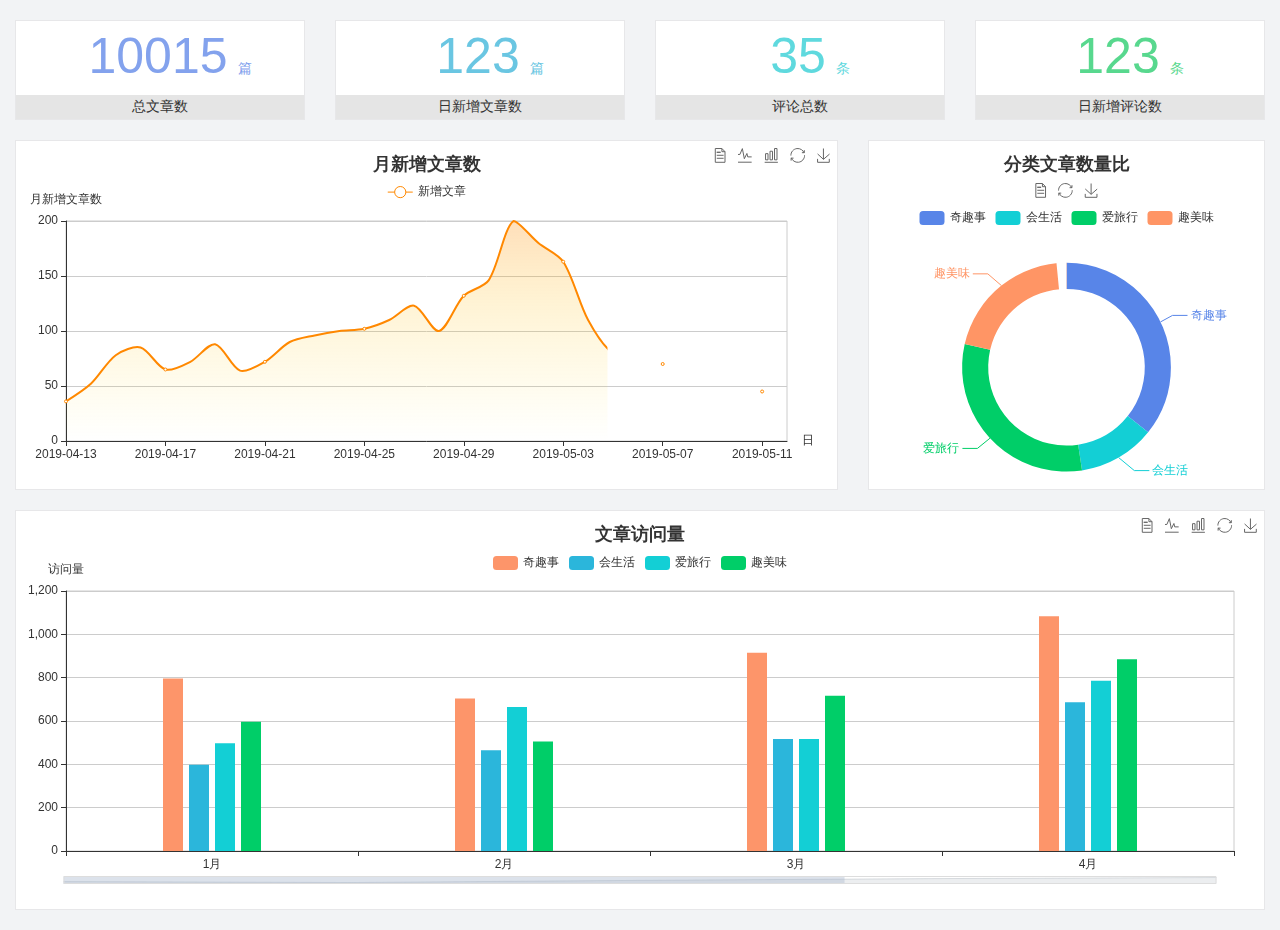
==== home/dashboard.html @ 06427a9b "大事件初始化" ====
<!DOCTYPE html>
<html lang="en">

<head>
  <meta charset="UTF-8">
  <meta name="viewport" content="width=device-width, initial-scale=1.0">
  <meta http-equiv="X-UA-Compatible" content="ie=edge">
  <title>图表统计</title>
  <link rel="stylesheet" href="../../assets/lib/bootstrap.css" />
  <link rel="stylesheet" href="../../assets/lib/main.css" />
  <script src="../../assets/lib/jquery.js"></script>
  <script type="text/javascript" src="../../assets/lib/echarts.min.js"></script>
</head>

<body>
  <div class="container-fluid">
    <div class="row spannel_list">
      <div class="col-sm-3 col-xs-6">
        <div class="spannel">
          <em>10015</em><span>篇</span>
          <b>总文章数</b>
        </div>
      </div>
      <div class="col-sm-3 col-xs-6">
        <div class="spannel scolor01">
          <em>123</em><span>篇</span>
          <b>日新增文章数</b>
        </div>
      </div>
      <div class="col-sm-3 col-xs-6">
        <div class="spannel scolor02">
          <em>35</em><span>条</span>
          <b>评论总数</b>
        </div>
      </div>
      <div class="col-sm-3 col-xs-6">
        <div class="spannel scolor03">
          <em>123</em><span>条</span>
          <b>日新增评论数</b>
        </div>
      </div>
    </div>
  </div>

  <div class="container-fluid">
    <div class="row curve-pie">
      <div class="col-lg-8 col-md-8">
        <div class="gragh_pannel" id="curve_show"></div>
      </div>
      <div class="col-lg-4 col-md-4">
        <div class="gragh_pannel" id="pie_show"></div>
      </div>
    </div>
  </div>

  <div class="container-fluid">
    <div class="column_pannel" id="column_show"></div>
  </div>

  <script>
    var oChart = echarts.init(document.getElementById('curve_show'));
    var aList_all = [
      { 'count': 36, 'date': '2019-04-13' },
      { 'count': 52, 'date': '2019-04-14' },
      { 'count': 78, 'date': '2019-04-15' },
      { 'count': 85, 'date': '2019-04-16' },
      { 'count': 65, 'date': '2019-04-17' },
      { 'count': 72, 'date': '2019-04-18' },
      { 'count': 88, 'date': '2019-04-19' },
      { 'count': 64, 'date': '2019-04-20' },
      { 'count': 72, 'date': '2019-04-21' },
      { 'count': 90, 'date': '2019-04-22' },
      { 'count': 96, 'date': '2019-04-23' },
      { 'count': 100, 'date': '2019-04-24' },
      { 'count': 102, 'date': '2019-04-25' },
      { 'count': 110, 'date': '2019-04-26' },
      { 'count': 123, 'date': '2019-04-27' },
      { 'count': 100, 'date': '2019-04-28' },
      { 'count': 132, 'date': '2019-04-29' },
      { 'count': 146, 'date': '2019-04-30' },
      { 'count': 200, 'date': '2019-05-01' },
      { 'count': 180, 'date': '2019-05-02' },
      { 'count': 163, 'date': '2019-05-03' },
      { 'count': 110, 'date': '2019-05-04' },
      { 'count': 80, 'date': '2019-05-05' },
      { 'count': 82, 'date': '2019-05-06' },
      { 'count': 70, 'date': '2019-05-07' },
      { 'count': 65, 'date': '2019-05-08' },
      { 'count': 54, 'date': '2019-05-09' },
      { 'count': 40, 'date': '2019-05-10' },
      { 'count': 45, 'date': '2019-05-11' },
      { 'count': 38, 'date': '2019-05-12' },
    ];

    let aCount = [];
    let aDate = [];

    for (var i = 0; i < aList_all.length; i++) {
      aCount.push(aList_all[i].count);
      aDate.push(aList_all[i].date);
    }

    var chartopt = {
      title: {
        text: '月新增文章数',
        left: 'center',
        top: '10'
      },
      tooltip: {
        trigger: 'axis'
      },
      legend: {
        data: ['新增文章'],
        top: '40'
      },
      toolbox: {
        show: true,
        feature: {
          mark: { show: true },
          dataView: { show: true, readOnly: false },
          magicType: { show: true, type: ['line', 'bar'] },
          restore: { show: true },
          saveAsImage: { show: true }
        }
      },
      calculable: true,
      xAxis: [
        {
          name: '日',
          type: 'category',
          boundaryGap: false,
          data: aDate
        }
      ],
      yAxis: [
        {
          name: '月新增文章数',
          type: 'value'
        }
      ],
      series: [
        {
          name: '新增文章',
          type: 'line',
          smooth: true,
          itemStyle: { normal: { areaStyle: { type: 'default' }, color: '#f80' }, lineStyle: { color: '#f80' } },
          data: aCount
        }],
      areaStyle: {
        normal: {
          color: new echarts.graphic.LinearGradient(0, 0, 0, 1, [{
            offset: 0,
            color: 'rgba(255,136,0,0.39)'
          }, {
            offset: .34,
            color: 'rgba(255,180,0,0.25)'
          }, {
            offset: 1,
            color: 'rgba(255,222,0,0.00)'
          }])

        }
      },
      grid: {
        show: true,
        x: 50,
        x2: 50,
        y: 80,
        height: 220
      }
    };

    oChart.setOption(chartopt);


    var oPie = echarts.init(document.getElementById('pie_show'));
    var oPieopt =
    {
      title: {
        top: 10,
        text: '分类文章数量比',
        x: 'center'
      },
      tooltip: {
        trigger: 'item',
        formatter: "{a} <br/>{b} : {c} ({d}%)"
      },
      color: ['#5885e8', '#13cfd5', '#00ce68', '#ff9565'],
      legend: {
        x: 'center',
        top: 65,
        data: ['奇趣事', '会生活', '爱旅行', '趣美味']
      },
      toolbox: {
        show: true,
        x: 'center',
        top: 35,
        feature: {
          mark: { show: true },
          dataView: { show: true, readOnly: false },
          magicType: {
            show: true,
            type: ['pie', 'funnel'],
            option: {
              funnel: {
                x: '25%',
                width: '50%',
                funnelAlign: 'left',
                max: 1548
              }
            }
          },
          restore: { show: true },
          saveAsImage: { show: true }
        }
      },
      calculable: true,
      series: [
        {
          name: '访问来源',
          type: 'pie',
          radius: ['45%', '60%'],
          center: ['50%', '65%'],
          data: [
            { value: 300, name: '奇趣事' },
            { value: 100, name: '会生活' },
            { value: 260, name: '爱旅行' },
            { value: 180, name: '趣美味' }
          ]
        }
      ]
    };
    oPie.setOption(oPieopt);



    var oColumn = this.echarts.init(document.getElementById('column_show'));
    var oColumnopt =
    {
      title: {
        text: '文章访问量',
        left: 'center',
        top: '10'
      },
      tooltip: {
        trigger: 'axis'
      },
      legend: {
        data: ['奇趣事', '会生活', '爱旅行', '趣美味'],
        top: '40'
      },
      toolbox: {
        show: true,
        feature: {
          mark: { show: true },
          dataView: { show: true, readOnly: false },
          magicType: { show: true, type: ['line', 'bar'] },
          restore: { show: true },
          saveAsImage: { show: true }
        }
      },
      calculable: true,
      xAxis: [
        {
          type: 'category',
          data: ['1月', '2月', '3月', '4月', '5月']
        }
      ],
      yAxis: [
        {
          name: '访问量',
          type: 'value'
        }
      ],
      series: [
        {
          name: '奇趣事',
          type: 'bar',
          barWidth: 20,
          itemStyle: {
            normal: { areaStyle: { type: 'default' }, color: '#fd956a' }
          },
          data: [800, 708, 920, 1090, 1200]
        },
        {
          name: '会生活',
          type: 'bar',
          barWidth: 20,
          itemStyle: {
            normal: { areaStyle: { type: 'default' }, color: '#2bb6db' }
          },
          data: [400, 468, 520, 690, 800]
        },
        {
          name: '爱旅行',
          type: 'bar',
          barWidth: 20,
          itemStyle: {
            normal: { areaStyle: { type: 'default' }, color: '#13cfd5' }
          },
          data: [500, 668, 520, 790, 900]
        },
        {
          name: '趣美味',
          type: 'bar',
          barWidth: 20,
          itemStyle: {
            normal: { areaStyle: { type: 'default' }, color: '#00ce68' }
          },
          data: [600, 508, 720, 890, 1000]
        }
      ],
      grid: {
        show: true,
        x: 50,
        x2: 30,
        y: 80,
        height: 260
      },
      dataZoom: [//给x轴设置滚动条
        {
          start: 0,//默认为0
          end: 100 - 1000 / 31,//默认为100
          type: 'slider',
          show: true,
          xAxisIndex: [0],
          handleSize: 0,//滑动条的 左右2个滑动条的大小
          height: 8,//组件高度
          left: 45, //左边的距离
          right: 50,//右边的距离
          bottom: 26,//右边的距离
          handleColor: '#ddd',//h滑动图标的颜色
          handleStyle: {
            borderColor: "#cacaca",
            borderWidth: "1",
            shadowBlur: 2,
            background: "#ddd",
            shadowColor: "#ddd",
          }
        }]
    };
    oColumn.setOption(oColumnopt);
  </script>
</body>

</html>
---- assets/lib/main.css ----
body{
    font-family:'MicroSoft YaHei';
    background-color: #f2f3f5;
}
.main_wrap{
    position:fixed;
    width:100%;
    height:100%;
    left:0px;
    top:0px;
    background:url('../images/login_bg.jpg'); 
    background-size:100% 100%; 
  }
.header{
    width:1200px;
    overflow: hidden;
    margin:20px auto 0;
}
.heade .logo{
    float: left;
}
.header .copyright{
    float:right;
    font-size:12px;
    color:#fff;
    text-align:right;
    line-height:20px;
    margin-top:10px;
}
.login_form_con{
    position:absolute;
    left:50%;
    top:50%;
    margin-left:-200px;
    margin-top:-155px;
    width:400px;
    height:310px;
    background-color: #edeff0;
}

.login_form{
    position: relative;
}

.login_form .icon-user{
    position:absolute;
    font-size:16px;
    color:#999;
    left:46px;
    top:12px;
}
.login_form .icon-key{
    position:absolute;
    font-size:18px;
    color:#999;
    left:46px;
    top:78px;
}
.login_title{
    height:60px;
    background:url('../images/login_title.png') center center no-repeat #fff;
}
.input_txt,.input_pass,.input_sub{
    display:block;
    width:334px;
    height:37px;
    padding:0px;
    text-indent:40px;
    border:1px solid #ddd;
    margin:27px auto 0;
    outline:none;
}
.input_sub{
    margin-top:40px;
    height:42px;
    background-color: #19b9e7;
    text-indent:0px;
    font-size:18px;
    color:#fff;
    cursor: pointer;
}
.input_sub:hover{
    background-color: #08a0cc;
}

.sider{
    position:fixed;
    left:0;
    top:0;
    bottom:0;
    width:210px;
    background-color: #323745;
}
.sider .logo{
    display:block;
    height:56px;
    background-color: #242732;
    overflow: hidden;
}
.sider .logo img{
    display:block;
    margin:6px auto 0;
}
.user_info{
    height:79px;
    border-bottom:1px solid #5a5e6b;
}

.user_info img{
    float: left;
    width:40px;
    height:40px;
    border-radius:20px;
    margin:19px 0 0 30px;
}
.user_info span{
    float: left;
    width:120px;
    font-size:12px;
    color:#fff;
    margin:23px 0 0 20px;
}
.user_info b{
    float: left;
    width: 120px;
    font-weight:normal;
    font-size:12px;
    color:#adafb5;
    margin:2px 0 0 20px;
}

.menu .level01{
    height:50px;
    line-height:50px;
}
.menu .level01 a{
    display:block;
    height:50px;
    font-size:12px;
    color:#adafb5;
    overflow: hidden;
}
.menu .level01.active a{
    background-color: #1378f0;
    color:#fff;
}
.menu .level01.active i{
    color:#fff;
}

.menu .level01 a:hover{
    background-color: #1378f0;
    color:#fff;
}
.menu .level01 a:hover i{
    color:#fff;
}
.menu .level01 i{
    color:#61646f;
    font-size:22px;
    float: left;
    margin-left:26px;
}
.menu .level01 span{
    float: left;
    margin-left:10px;
}
.menu .level01 b{
    float: right;
    margin-right:20px;
    font-weight:normal;
    transform:rotate(90deg);
    transition:all 500ms ease;
}

.menu .level01 .rotate0{
    transform:rotate(0deg);
}

.menu .level02{
    background: #242732;
    display:none;
}


.menu .level02 li{
    height:40px;
    line-height:40px;
}
.menu .level02 li a{
    display:block;
    height:40px;
    font-size:12px;
    color:#adafb5;
    overflow: hidden;
}

.menu .level02 li a:hover{
    background-color: #1378f0;
    color:#fff;
}

.menu .level02 li i{
    font-size:12px;
    float: left;
    margin-left:60px;
}
.menu .level02 li span{
    font-size:12px;
    float: left;
    margin-left:5px;
}

.menu .level02 .active a{
    color:#ffae00;
}

.header_bar{
    position:fixed;
    left:210px;
    right:0;
    top:0;
    height:56px;
    background-color: #fff;
}

.main{
    position:fixed;
    left:210px;
    top:56px;
    right:0;
    bottom:0;
    background-color: #f2f3f5;
}

.search_form{
    width:218px;
    height:33px;
    border:1px solid #ddd;
    background-color: #f2f3f5;
    border-radius:16px;
    float: left;
    margin:12px 0 0 27px;
}

.search_form input{
    padding:0px;
    margin:0px;
    border:0px;
    float: left;
    background-color: #f2f3f5;
    font-size:12px;
    width:175px;
    height:31px;
    margin-left:12px;
    outline:none;
   
}

.search_form .icon-search{
    line-height:33px;
    cursor: pointer;
    font-size:18px;
    color:#abaebb;
}
.user_center_link{
    float:right;

}
.user_center_link a{
    line-height:56px;
    font-size:12px;
    color:#999;
    margin-right:15px;
}
.user_center_link a:hover{
    color:#ffae00
}

.user_center_link img{
    width:42px;
    height:42px;
    border-radius:32px;
    margin-right:10px;
}

.spannel_list{
    margin-top:20px;
}

.spannel{
	height:100px;
	overflow:hidden;
	text-align:center;
    position:relative;
    background-color: #fff;
    border:1px solid #e7e7e9;
    margin-bottom:20px;
}

.spannel em{
    font-style:normal;
	font-size:50px;
	line-height:50px;
	display:inline-block;
	margin:10px 0 0 20px;
	font-family:'Arial';
	color:#83a2ed;
}

.spannel span{
	font-size:14px;
	display:inline-block;
	color:#83a2ed;
	margin-left:10px;
}

.spannel b{
	position:absolute;
	left:0;
	bottom:0;
	width:100%;
	line-height:24px;
	background:#e5e5e5;
	color:#333;
	font-size:14px;
	font-weight:normal;
}

.scolor01 em,.scolor01 span{
	color:#6ac6e2;
}

.scolor02 em,.scolor02 span{
	color:#5fd9de;
}

.scolor03 em,.scolor03 span{
	color:#58d88e;
}


.gragh_pannel{
    height:350px;
    border:1px solid #e7e7e9;
    background-color: #fff!important; 
    margin-bottom:20px;  
}

.column_pannel{
    margin-bottom:20px;
    height:400px;
    border:1px solid #e7e7e9;
    background-color: #fff!important;   
}

.common_title{
    line-height:42px;
    background-color: #fbfbfb;
    border:1px solid #e7e7e9;
    margin-top:20px;
    text-indent: 15px;
    font-size:14px;
    color:#333;
}

.common_con{
    border:1px solid #e7e7e9;
    border-top:0px;
    background-color: #fff;
    padding-bottom:20px;
    margin-bottom:20px;
}
.opt_btns{
    margin-top:20px;
}

.mp20{
    margin-top:20px;
}

.pagination{   
   margin:0;
}

.article_form{
    margin-top:20px;
}

.form-group{
    margin-bottom:25px;
}

.form-group label{
    font-weight:normal;
    color:#666;
}

.icon-icondate{
    line-height:16px;
}

.user_pic{
    width:100px;
    height:100px;
    margin-bottom:10px;
}

.article_cover{
    width:200px;
    height:200px;
    margin-bottom:10px;
}
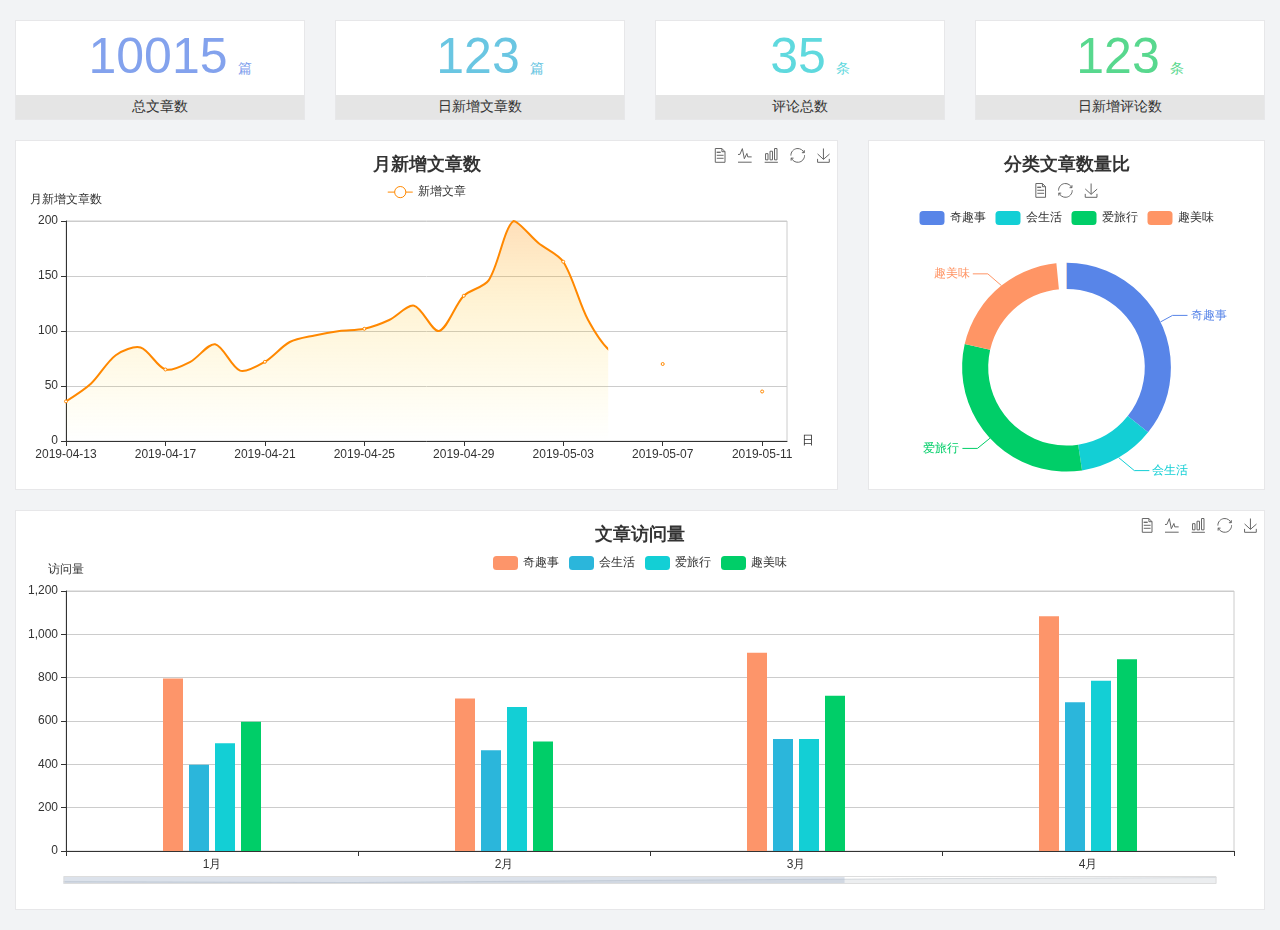
==== commit f8506156: "index over" ====
--- a/home/dashboard.html
+++ b/home/dashboard.html
@@ -2,345 +2,457 @@
 <html lang="en">
 
 <head>
-  <meta charset="UTF-8">
-  <meta name="viewport" content="width=device-width, initial-scale=1.0">
-  <meta http-equiv="X-UA-Compatible" content="ie=edge">
-  <title>图表统计</title>
-  <link rel="stylesheet" href="../../assets/lib/bootstrap.css" />
-  <link rel="stylesheet" href="../../assets/lib/main.css" />
-  <script src="../../assets/lib/jquery.js"></script>
-  <script type="text/javascript" src="../../assets/lib/echarts.min.js"></script>
+    <meta charset="UTF-8">
+    <meta name="viewport" content="width=device-width, initial-scale=1.0">
+    <meta http-equiv="X-UA-Compatible" content="ie=edge">
+    <title>图表统计</title>
+    <link rel="stylesheet" href="../../assets/lib/bootstrap.css" />
+    <link rel="stylesheet" href="../../assets/lib/main.css" />
+    <script src="../../assets/lib/jquery.js"></script>
+    <script type="text/javascript" src="../../assets/lib/echarts.min.js"></script>
 </head>
 
 <body>
-  <div class="container-fluid">
-    <div class="row spannel_list">
-      <div class="col-sm-3 col-xs-6">
-        <div class="spannel">
-          <em>10015</em><span>篇</span>
-          <b>总文章数</b>
+    <div class="container-fluid">
+        <div class="row spannel_list">
+            <div class="col-sm-3 col-xs-6">
+                <div class="spannel">
+                    <em>10015</em><span>篇</span>
+                    <b>总文章数</b>
+                </div>
+            </div>
+            <div class="col-sm-3 col-xs-6">
+                <div class="spannel scolor01">
+                    <em>123</em><span>篇</span>
+                    <b>日新增文章数</b>
+                </div>
+            </div>
+            <div class="col-sm-3 col-xs-6">
+                <div class="spannel scolor02">
+                    <em>35</em><span>条</span>
+                    <b>评论总数</b>
+                </div>
+            </div>
+            <div class="col-sm-3 col-xs-6">
+                <div class="spannel scolor03">
+                    <em>123</em><span>条</span>
+                    <b>日新增评论数</b>
+                </div>
+            </div>
         </div>
-      </div>
-      <div class="col-sm-3 col-xs-6">
-        <div class="spannel scolor01">
-          <em>123</em><span>篇</span>
-          <b>日新增文章数</b>
+    </div>
+
+    <div class="container-fluid">
+        <div class="row curve-pie">
+            <div class="col-lg-8 col-md-8">
+                <div class="gragh_pannel" id="curve_show"></div>
+            </div>
+            <div class="col-lg-4 col-md-4">
+                <div class="gragh_pannel" id="pie_show"></div>
+            </div>
         </div>
-      </div>
-      <div class="col-sm-3 col-xs-6">
-        <div class="spannel scolor02">
-          <em>35</em><span>条</span>
-          <b>评论总数</b>
-        </div>
-      </div>
-      <div class="col-sm-3 col-xs-6">
-        <div class="spannel scolor03">
-          <em>123</em><span>条</span>
-          <b>日新增评论数</b>
-        </div>
-      </div>
     </div>
-  </div>
-
-  <div class="container-fluid">
-    <div class="row curve-pie">
-      <div class="col-lg-8 col-md-8">
-        <div class="gragh_pannel" id="curve_show"></div>
-      </div>
-      <div class="col-lg-4 col-md-4">
-        <div class="gragh_pannel" id="pie_show"></div>
-      </div>
+
+    <div class="container-fluid">
+        <div class="column_pannel" id="column_show"></div>
     </div>
-  </div>
-
-  <div class="container-fluid">
-    <div class="column_pannel" id="column_show"></div>
-  </div>
-
-  <script>
-    var oChart = echarts.init(document.getElementById('curve_show'));
-    var aList_all = [
-      { 'count': 36, 'date': '2019-04-13' },
-      { 'count': 52, 'date': '2019-04-14' },
-      { 'count': 78, 'date': '2019-04-15' },
-      { 'count': 85, 'date': '2019-04-16' },
-      { 'count': 65, 'date': '2019-04-17' },
-      { 'count': 72, 'date': '2019-04-18' },
-      { 'count': 88, 'date': '2019-04-19' },
-      { 'count': 64, 'date': '2019-04-20' },
-      { 'count': 72, 'date': '2019-04-21' },
-      { 'count': 90, 'date': '2019-04-22' },
-      { 'count': 96, 'date': '2019-04-23' },
-      { 'count': 100, 'date': '2019-04-24' },
-      { 'count': 102, 'date': '2019-04-25' },
-      { 'count': 110, 'date': '2019-04-26' },
-      { 'count': 123, 'date': '2019-04-27' },
-      { 'count': 100, 'date': '2019-04-28' },
-      { 'count': 132, 'date': '2019-04-29' },
-      { 'count': 146, 'date': '2019-04-30' },
-      { 'count': 200, 'date': '2019-05-01' },
-      { 'count': 180, 'date': '2019-05-02' },
-      { 'count': 163, 'date': '2019-05-03' },
-      { 'count': 110, 'date': '2019-05-04' },
-      { 'count': 80, 'date': '2019-05-05' },
-      { 'count': 82, 'date': '2019-05-06' },
-      { 'count': 70, 'date': '2019-05-07' },
-      { 'count': 65, 'date': '2019-05-08' },
-      { 'count': 54, 'date': '2019-05-09' },
-      { 'count': 40, 'date': '2019-05-10' },
-      { 'count': 45, 'date': '2019-05-11' },
-      { 'count': 38, 'date': '2019-05-12' },
-    ];
-
-    let aCount = [];
-    let aDate = [];
-
-    for (var i = 0; i < aList_all.length; i++) {
-      aCount.push(aList_all[i].count);
-      aDate.push(aList_all[i].date);
-    }
-
-    var chartopt = {
-      title: {
-        text: '月新增文章数',
-        left: 'center',
-        top: '10'
-      },
-      tooltip: {
-        trigger: 'axis'
-      },
-      legend: {
-        data: ['新增文章'],
-        top: '40'
-      },
-      toolbox: {
-        show: true,
-        feature: {
-          mark: { show: true },
-          dataView: { show: true, readOnly: false },
-          magicType: { show: true, type: ['line', 'bar'] },
-          restore: { show: true },
-          saveAsImage: { show: true }
+
+    <script>
+        var oChart = echarts.init(document.getElementById('curve_show'));
+        var aList_all = [{
+            'count': 36,
+            'date': '2019-04-13'
+        }, {
+            'count': 52,
+            'date': '2019-04-14'
+        }, {
+            'count': 78,
+            'date': '2019-04-15'
+        }, {
+            'count': 85,
+            'date': '2019-04-16'
+        }, {
+            'count': 65,
+            'date': '2019-04-17'
+        }, {
+            'count': 72,
+            'date': '2019-04-18'
+        }, {
+            'count': 88,
+            'date': '2019-04-19'
+        }, {
+            'count': 64,
+            'date': '2019-04-20'
+        }, {
+            'count': 72,
+            'date': '2019-04-21'
+        }, {
+            'count': 90,
+            'date': '2019-04-22'
+        }, {
+            'count': 96,
+            'date': '2019-04-23'
+        }, {
+            'count': 100,
+            'date': '2019-04-24'
+        }, {
+            'count': 102,
+            'date': '2019-04-25'
+        }, {
+            'count': 110,
+            'date': '2019-04-26'
+        }, {
+            'count': 123,
+            'date': '2019-04-27'
+        }, {
+            'count': 100,
+            'date': '2019-04-28'
+        }, {
+            'count': 132,
+            'date': '2019-04-29'
+        }, {
+            'count': 146,
+            'date': '2019-04-30'
+        }, {
+            'count': 200,
+            'date': '2019-05-01'
+        }, {
+            'count': 180,
+            'date': '2019-05-02'
+        }, {
+            'count': 163,
+            'date': '2019-05-03'
+        }, {
+            'count': 110,
+            'date': '2019-05-04'
+        }, {
+            'count': 80,
+            'date': '2019-05-05'
+        }, {
+            'count': 82,
+            'date': '2019-05-06'
+        }, {
+            'count': 70,
+            'date': '2019-05-07'
+        }, {
+            'count': 65,
+            'date': '2019-05-08'
+        }, {
+            'count': 54,
+            'date': '2019-05-09'
+        }, {
+            'count': 40,
+            'date': '2019-05-10'
+        }, {
+            'count': 45,
+            'date': '2019-05-11'
+        }, {
+            'count': 38,
+            'date': '2019-05-12'
+        }, ];
+
+        let aCount = [];
+        let aDate = [];
+
+        for (var i = 0; i < aList_all.length; i++) {
+            aCount.push(aList_all[i].count);
+            aDate.push(aList_all[i].date);
         }
-      },
-      calculable: true,
-      xAxis: [
-        {
-          name: '日',
-          type: 'category',
-          boundaryGap: false,
-          data: aDate
-        }
-      ],
-      yAxis: [
-        {
-          name: '月新增文章数',
-          type: 'value'
-        }
-      ],
-      series: [
-        {
-          name: '新增文章',
-          type: 'line',
-          smooth: true,
-          itemStyle: { normal: { areaStyle: { type: 'default' }, color: '#f80' }, lineStyle: { color: '#f80' } },
-          data: aCount
-        }],
-      areaStyle: {
-        normal: {
-          color: new echarts.graphic.LinearGradient(0, 0, 0, 1, [{
-            offset: 0,
-            color: 'rgba(255,136,0,0.39)'
-          }, {
-            offset: .34,
-            color: 'rgba(255,180,0,0.25)'
-          }, {
-            offset: 1,
-            color: 'rgba(255,222,0,0.00)'
-          }])
-
-        }
-      },
-      grid: {
-        show: true,
-        x: 50,
-        x2: 50,
-        y: 80,
-        height: 220
-      }
-    };
-
-    oChart.setOption(chartopt);
-
-
-    var oPie = echarts.init(document.getElementById('pie_show'));
-    var oPieopt =
-    {
-      title: {
-        top: 10,
-        text: '分类文章数量比',
-        x: 'center'
-      },
-      tooltip: {
-        trigger: 'item',
-        formatter: "{a} <br/>{b} : {c} ({d}%)"
-      },
-      color: ['#5885e8', '#13cfd5', '#00ce68', '#ff9565'],
-      legend: {
-        x: 'center',
-        top: 65,
-        data: ['奇趣事', '会生活', '爱旅行', '趣美味']
-      },
-      toolbox: {
-        show: true,
-        x: 'center',
-        top: 35,
-        feature: {
-          mark: { show: true },
-          dataView: { show: true, readOnly: false },
-          magicType: {
-            show: true,
-            type: ['pie', 'funnel'],
-            option: {
-              funnel: {
-                x: '25%',
-                width: '50%',
-                funnelAlign: 'left',
-                max: 1548
-              }
+
+        var chartopt = {
+            title: {
+                text: '月新增文章数',
+                left: 'center',
+                top: '10'
+            },
+            tooltip: {
+                trigger: 'axis'
+            },
+            legend: {
+                data: ['新增文章'],
+                top: '40'
+            },
+            toolbox: {
+                show: true,
+                feature: {
+                    mark: {
+                        show: true
+                    },
+                    dataView: {
+                        show: true,
+                        readOnly: false
+                    },
+                    magicType: {
+                        show: true,
+                        type: ['line', 'bar']
+                    },
+                    restore: {
+                        show: true
+                    },
+                    saveAsImage: {
+                        show: true
+                    }
+                }
+            },
+            calculable: true,
+            xAxis: [{
+                name: '日',
+                type: 'category',
+                boundaryGap: false,
+                data: aDate
+            }],
+            yAxis: [{
+                name: '月新增文章数',
+                type: 'value'
+            }],
+            series: [{
+                name: '新增文章',
+                type: 'line',
+                smooth: true,
+                itemStyle: {
+                    normal: {
+                        areaStyle: {
+                            type: 'default'
+                        },
+                        color: '#f80'
+                    },
+                    lineStyle: {
+                        color: '#f80'
+                    }
+                },
+                data: aCount
+            }],
+            areaStyle: {
+                normal: {
+                    color: new echarts.graphic.LinearGradient(0, 0, 0, 1, [{
+                        offset: 0,
+                        color: 'rgba(255,136,0,0.39)'
+                    }, {
+                        offset: .34,
+                        color: 'rgba(255,180,0,0.25)'
+                    }, {
+                        offset: 1,
+                        color: 'rgba(255,222,0,0.00)'
+                    }])
+
+                }
+            },
+            grid: {
+                show: true,
+                x: 50,
+                x2: 50,
+                y: 80,
+                height: 220
             }
-          },
-          restore: { show: true },
-          saveAsImage: { show: true }
-        }
-      },
-      calculable: true,
-      series: [
-        {
-          name: '访问来源',
-          type: 'pie',
-          radius: ['45%', '60%'],
-          center: ['50%', '65%'],
-          data: [
-            { value: 300, name: '奇趣事' },
-            { value: 100, name: '会生活' },
-            { value: 260, name: '爱旅行' },
-            { value: 180, name: '趣美味' }
-          ]
-        }
-      ]
-    };
-    oPie.setOption(oPieopt);
-
-
-
-    var oColumn = this.echarts.init(document.getElementById('column_show'));
-    var oColumnopt =
-    {
-      title: {
-        text: '文章访问量',
-        left: 'center',
-        top: '10'
-      },
-      tooltip: {
-        trigger: 'axis'
-      },
-      legend: {
-        data: ['奇趣事', '会生活', '爱旅行', '趣美味'],
-        top: '40'
-      },
-      toolbox: {
-        show: true,
-        feature: {
-          mark: { show: true },
-          dataView: { show: true, readOnly: false },
-          magicType: { show: true, type: ['line', 'bar'] },
-          restore: { show: true },
-          saveAsImage: { show: true }
-        }
-      },
-      calculable: true,
-      xAxis: [
-        {
-          type: 'category',
-          data: ['1月', '2月', '3月', '4月', '5月']
-        }
-      ],
-      yAxis: [
-        {
-          name: '访问量',
-          type: 'value'
-        }
-      ],
-      series: [
-        {
-          name: '奇趣事',
-          type: 'bar',
-          barWidth: 20,
-          itemStyle: {
-            normal: { areaStyle: { type: 'default' }, color: '#fd956a' }
-          },
-          data: [800, 708, 920, 1090, 1200]
-        },
-        {
-          name: '会生活',
-          type: 'bar',
-          barWidth: 20,
-          itemStyle: {
-            normal: { areaStyle: { type: 'default' }, color: '#2bb6db' }
-          },
-          data: [400, 468, 520, 690, 800]
-        },
-        {
-          name: '爱旅行',
-          type: 'bar',
-          barWidth: 20,
-          itemStyle: {
-            normal: { areaStyle: { type: 'default' }, color: '#13cfd5' }
-          },
-          data: [500, 668, 520, 790, 900]
-        },
-        {
-          name: '趣美味',
-          type: 'bar',
-          barWidth: 20,
-          itemStyle: {
-            normal: { areaStyle: { type: 'default' }, color: '#00ce68' }
-          },
-          data: [600, 508, 720, 890, 1000]
-        }
-      ],
-      grid: {
-        show: true,
-        x: 50,
-        x2: 30,
-        y: 80,
-        height: 260
-      },
-      dataZoom: [//给x轴设置滚动条
-        {
-          start: 0,//默认为0
-          end: 100 - 1000 / 31,//默认为100
-          type: 'slider',
-          show: true,
-          xAxisIndex: [0],
-          handleSize: 0,//滑动条的 左右2个滑动条的大小
-          height: 8,//组件高度
-          left: 45, //左边的距离
-          right: 50,//右边的距离
-          bottom: 26,//右边的距离
-          handleColor: '#ddd',//h滑动图标的颜色
-          handleStyle: {
-            borderColor: "#cacaca",
-            borderWidth: "1",
-            shadowBlur: 2,
-            background: "#ddd",
-            shadowColor: "#ddd",
-          }
-        }]
-    };
-    oColumn.setOption(oColumnopt);
-  </script>
+        };
+
+        oChart.setOption(chartopt);
+
+
+        var oPie = echarts.init(document.getElementById('pie_show'));
+        var oPieopt = {
+            title: {
+                top: 10,
+                text: '分类文章数量比',
+                x: 'center'
+            },
+            tooltip: {
+                trigger: 'item',
+                formatter: "{a} <br/>{b} : {c} ({d}%)"
+            },
+            color: ['#5885e8', '#13cfd5', '#00ce68', '#ff9565'],
+            legend: {
+                x: 'center',
+                top: 65,
+                data: ['奇趣事', '会生活', '爱旅行', '趣美味']
+            },
+            toolbox: {
+                show: true,
+                x: 'center',
+                top: 35,
+                feature: {
+                    mark: {
+                        show: true
+                    },
+                    dataView: {
+                        show: true,
+                        readOnly: false
+                    },
+                    magicType: {
+                        show: true,
+                        type: ['pie', 'funnel'],
+                        option: {
+                            funnel: {
+                                x: '25%',
+                                width: '50%',
+                                funnelAlign: 'left',
+                                max: 1548
+                            }
+                        }
+                    },
+                    restore: {
+                        show: true
+                    },
+                    saveAsImage: {
+                        show: true
+                    }
+                }
+            },
+            calculable: true,
+            series: [{
+                name: '访问来源',
+                type: 'pie',
+                radius: ['45%', '60%'],
+                center: ['50%', '65%'],
+                data: [{
+                    value: 300,
+                    name: '奇趣事'
+                }, {
+                    value: 100,
+                    name: '会生活'
+                }, {
+                    value: 260,
+                    name: '爱旅行'
+                }, {
+                    value: 180,
+                    name: '趣美味'
+                }]
+            }]
+        };
+        oPie.setOption(oPieopt);
+
+
+
+        var oColumn = this.echarts.init(document.getElementById('column_show'));
+        var oColumnopt = {
+            title: {
+                text: '文章访问量',
+                left: 'center',
+                top: '10'
+            },
+            tooltip: {
+                trigger: 'axis'
+            },
+            legend: {
+                data: ['奇趣事', '会生活', '爱旅行', '趣美味'],
+                top: '40'
+            },
+            toolbox: {
+                show: true,
+                feature: {
+                    mark: {
+                        show: true
+                    },
+                    dataView: {
+                        show: true,
+                        readOnly: false
+                    },
+                    magicType: {
+                        show: true,
+                        type: ['line', 'bar']
+                    },
+                    restore: {
+                        show: true
+                    },
+                    saveAsImage: {
+                        show: true
+                    }
+                }
+            },
+            calculable: true,
+            xAxis: [{
+                type: 'category',
+                data: ['1月', '2月', '3月', '4月', '5月']
+            }],
+            yAxis: [{
+                name: '访问量',
+                type: 'value'
+            }],
+            series: [{
+                name: '奇趣事',
+                type: 'bar',
+                barWidth: 20,
+                itemStyle: {
+                    normal: {
+                        areaStyle: {
+                            type: 'default'
+                        },
+                        color: '#fd956a'
+                    }
+                },
+                data: [800, 708, 920, 1090, 1200]
+            }, {
+                name: '会生活',
+                type: 'bar',
+                barWidth: 20,
+                itemStyle: {
+                    normal: {
+                        areaStyle: {
+                            type: 'default'
+                        },
+                        color: '#2bb6db'
+                    }
+                },
+                data: [400, 468, 520, 690, 800]
+            }, {
+                name: '爱旅行',
+                type: 'bar',
+                barWidth: 20,
+                itemStyle: {
+                    normal: {
+                        areaStyle: {
+                            type: 'default'
+                        },
+                        color: '#13cfd5'
+                    }
+                },
+                data: [500, 668, 520, 790, 900]
+            }, {
+                name: '趣美味',
+                type: 'bar',
+                barWidth: 20,
+                itemStyle: {
+                    normal: {
+                        areaStyle: {
+                            type: 'default'
+                        },
+                        color: '#00ce68'
+                    }
+                },
+                data: [600, 508, 720, 890, 1000]
+            }],
+            grid: {
+                show: true,
+                x: 50,
+                x2: 30,
+                y: 80,
+                height: 260
+            },
+            dataZoom: [ //给x轴设置滚动条
+                {
+                    start: 0, //默认为0
+                    end: 100 - 1000 / 31, //默认为100
+                    type: 'slider',
+                    show: true,
+                    xAxisIndex: [0],
+                    handleSize: 0, //滑动条的 左右2个滑动条的大小
+                    height: 8, //组件高度
+                    left: 45, //左边的距离
+                    right: 50, //右边的距离
+                    bottom: 26, //右边的距离
+                    handleColor: '#ddd', //h滑动图标的颜色
+                    handleStyle: {
+                        borderColor: "#cacaca",
+                        borderWidth: "1",
+                        shadowBlur: 2,
+                        background: "#ddd",
+                        shadowColor: "#ddd",
+                    }
+                }
+            ]
+        };
+        oColumn.setOption(oColumnopt);
+    </script>
 </body>
 
 </html>